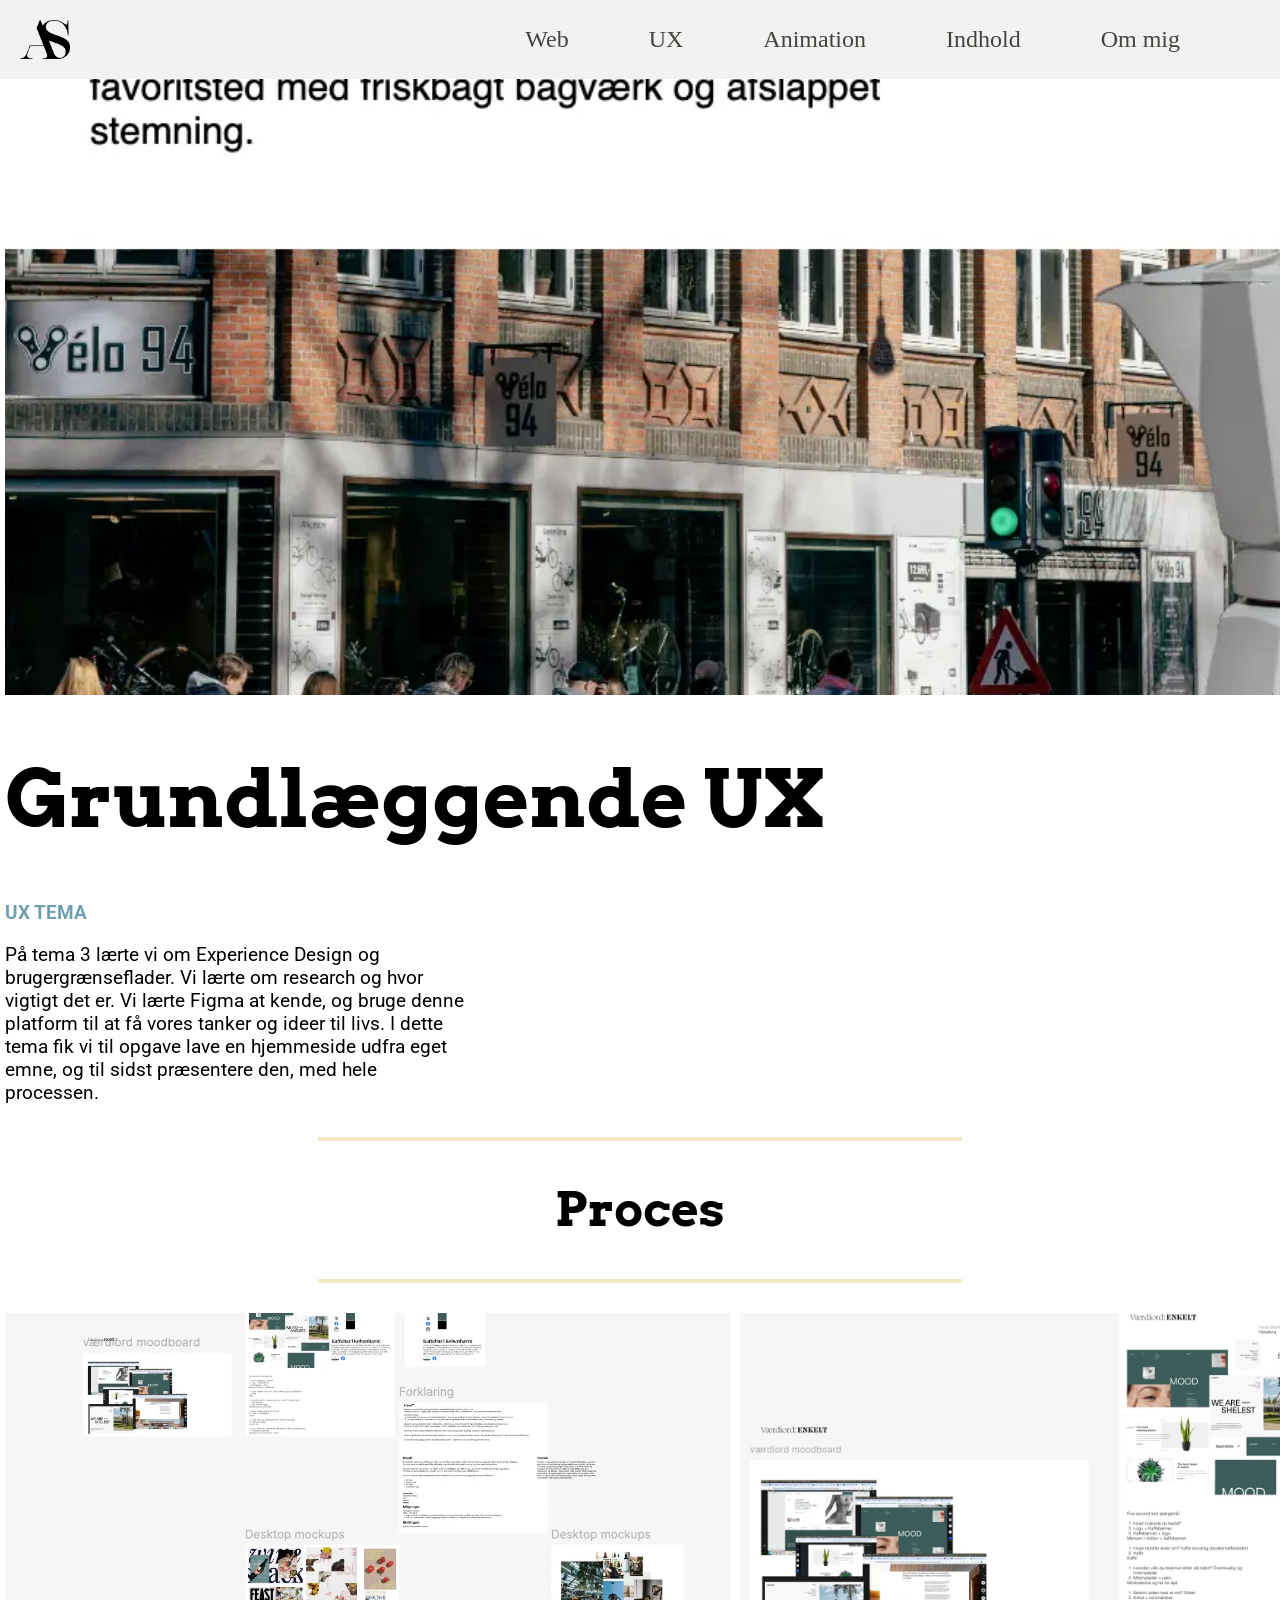
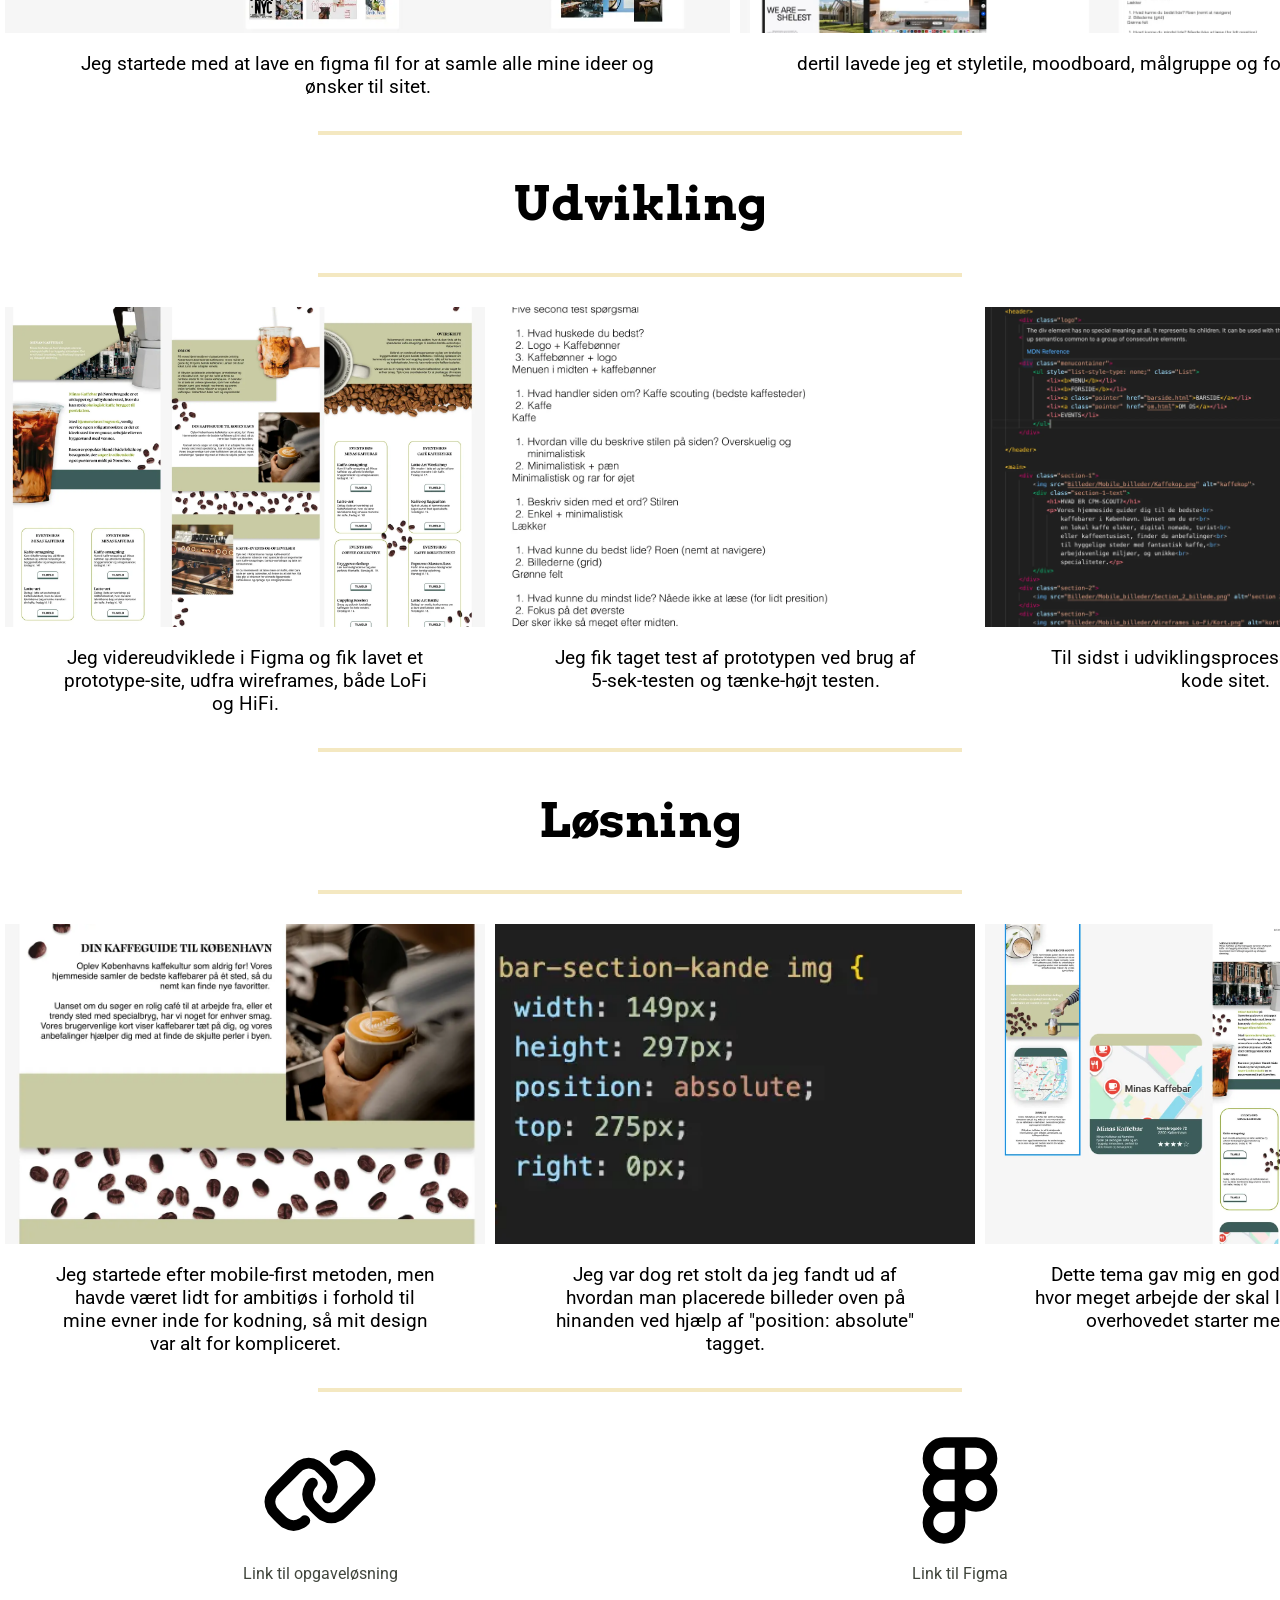
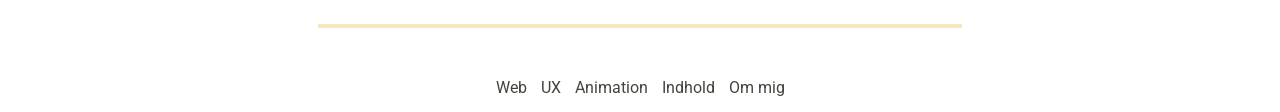
==== 03_ux.html @ 476516a8 "checkpoint" ====
<!DOCTYPE html>
<html lang="da">

<head>
    <meta charset="UTF-8">
    <meta name="viewport" content="width=device-width, initial-scale=1.0">
    <title>UX</title>
    <link rel="stylesheet" href="style.css">
    <link rel="stylesheet" href="main.css">
    <link rel="preconnect" href="https://fonts.googleapis.com">
    <link rel="preconnect" href="https://fonts.gstatic.com" crossorigin>
    <link
        href="https://fonts.googleapis.com/css2?family=Arvo:ital,wght@0,400;0,700;1,400;1,700&family=Roboto:ital,wght@0,100;0,300;0,400;0,500;0,700;0,900;1,100;1,300;1,400;1,500;1,700;1,900&display=swap"
        rel="stylesheet">
</head>

<body>

    <!-- Menuen -->
    <header>
        <a href="forside.html"><img src="logo/Logo_sort.png" alt="logo" class="logo"></a>
        <nav>
            <ul class="menu">
                <li><a href="02_web.html">Web</a></li>
                <li><a href="03_ux.html">UX</a></li>
                <li><a href="04_animation.html">Animation</a></li>
                <li><a href="05_indhold.html">Indhold</a></li>
                <li><a href="om_mig.html">Om mig</a></li>

            </ul>
            <div class="burger">
                <div class="line"></div>
                <div class="line"></div>
                <div class="line"></div>
            </div>
        </nav>
    </header>



    <div class="sektion_1">
        <img src="billeder/03_ux_main_billede.webp" alt="billede top">

        <h1>Grundlæggende UX</h1>
        <div class="tema_text">
            <p>UX TEMA</p>
        </div>
        <p class="top_text">På tema 3 lærte vi om Experience Design og brugergrænseflader.
            Vi lærte om research og hvor vigtigt det er.
            Vi lærte Figma at kende, og bruge denne platform til at få vores tanker og ideer til livs.
            I dette tema fik vi til opgave lave en hjemmeside udfra eget emne, og til sidst præsentere den, med hele
            processen.


        </p>
    </div>
    <hr>
    <h2>Proces</h2>
    <hr>
    <div class="grid_2col">
        <div class="column">
            <img src="billeder/03_ux_process_billede_1.webp" alt="process billede">
            <p>Jeg startede med at lave en figma fil for at samle alle mine ideer og ønsker til sitet.

            </p>
        </div>
        <div class="column">
            <img src="billeder/03_ux_process_billede_2.webp" alt="process billede">
            <p> dertil lavede jeg et styletile, moodboard, målgruppe og formål med sitet.
            </p>
        </div>
    </div>
    <hr>
    <h2>Udvikling</h2>
    <hr>
    <div class="grid_3col">
        <div class="column">
            <img src="billeder/03_ux_udvikling_billede_1.webp" alt="Udviklingsbillede">
            <p>Jeg videreudviklede i Figma og fik lavet et prototype-site, udfra wireframes, både LoFi og HiFi.

            </p>
        </div>
        <div class="column">
            <img src="billeder/03_ux_udvikling_billede_2.webp" alt="dviklingsbillede">
            <p>Jeg fik taget test af prototypen ved brug af 5-sek-testen og tænke-højt testen.
            </p>
        </div>
        <div class="column">
            <img src="billeder/03_ux_udvikling_billede_3.webp" alt="dviklingsbillede">
            <p>Til sidst i udviklingsprocessen, skulle jeg kode sitet.

            </p>
        </div>
    </div>
    <hr>
    <h2>Løsning</h2>
    <hr>
    <div class="grid_3col">
        <div class="column">
            <img src="billeder/03_ux_losning_billede_1.webp" alt="løsningsbillede">
            <p>Jeg startede efter mobile-first metoden, men havde været lidt for ambitiøs i forhold til mine evner inde
                for kodning, så mit design var alt for kompliceret.


            </p>
        </div>
        <div class="column">
            <img src="billeder/03_ux_losning_billede_2.webp" alt="løsningsbillede">
            <p>Jeg var dog ret stolt da jeg fandt ud af hvordan man placerede billeder oven på hinanden ved hjælp af
                "position: absolute" tagget.
            </p>
        </div>
        <div class="column">
            <img src="billeder/03_ux_losning_billede_3.webp" alt="løsningsbillede">
            <p>Dette tema gav mig en god forståelse for hvor meget arbejde der skal laves inden man overhovedet starter
                med at kode.
            </p>
        </div>
    </div>
    <hr>

    <div class="tema_link">
        <div class="link_col_1">
            <img src="ikoner/link.svg" alt="link ikon">
            <a href="https://axelsjoberg.dk/kea/Emnesite/Website/">Link til opgaveløsning</a>
        </div>

        <div class="link_col_2">
            <img src="ikoner/figma.svg" alt="link ikon">
            <a
                href="https://www.figma.com/design/kqZomrH6kJOPz8OmmG53eM/Wireframe-til-emneside?node-id=38-668&t=khf2r4UsR4naQpTm-1">Link
                til Figma</a>
        </div>
    </div>
    <hr>

    <!-- Footer -->

    <footer>
        <div class="footer_menu">
            <a href="02_web.html">Web</a>
            <a href="03_ux.html">UX</a>
            <a href="04_animation.html">Animation</a>
            <a href="05_indhold.html">Indhold</a>
            <a href="om_mig.html">Om mig</a>
        </div>


    </footer>

    <script src="script.js"></script>

</body>

</html>
---- style.css ----
/****** start *******/
body {
  height: 100%;
  margin: 0;
}
img {
  width: 100%;
  height: auto;
  display: block;
}
/************* Menu ********************/
header {
  position: fixed;
  top: 0;
  width: 100%;
}
.burger {
  display: block;
  width: 30px;
  height: 30px;
  cursor: pointer;
  margin-left: 150px;
}
nav {
  margin-top: 0px;
  padding: 25px;
}

.burger .line {
  width: 100%;
  height: 2px;
  background-color: #41463d;
  margin-bottom: 7px;
  transition: 0.2s linear;
}
.burger.active .line:nth-child(1) {
  transform: rotate(45deg) translate(7px, 7px);
  transition: 0.2s linear;
}

.burger.active .line:nth-child(2) {
  opacity: 0;
  transition: 0.15s linear;
}

.burger.active .line:nth-child(3) {
  transform: rotate(-45deg) translate(5px, -5px);
  transition: 0.2s linear;
}
nav.active .menu {
  display: block;
  background-color: #f2f2f2;
  position: absolute;
  top: 60px;
  left: 0px;
  width: 100%;
  box-shadow: 0 10px 10px rgba(0, 0, 0, 0.1);
  z-index: 1;
}

nav.active .menu li {
  margin-left: 5%;
  list-style: none;
  margin-bottom: 15px;
  margin-top: 10px;
}

nav.active .menu a {
  font-size: 24px;
  text-decoration: none;
}

.menu {
  display: none;
  font-family: lora;
}

header {
  background-color: #f2f2f2;
  display: grid;
  grid-template-columns: 1fr 1fr;
}
header .logo {
  display: flex;
  width: 50px;
  padding: 20px 0 0 20px;
}

@media screen and (min-width: 800px) {
  header {
    background-color: #f2f2f2;
    display: grid;
    grid-template-columns: 1fr 2fr;
  }
  .burger {
    display: none;
  }
  nav {
    margin-top: 0px;
    padding: 0px;
  }
  header .logo {
    display: flex;
    width: 50px;
    padding: 20px 0 0 20px;
  }
  header .menu {
    display: flex;
    list-style: none;
  }
  header ul {
    justify-content: right;
    margin-right: 50px;
  }
  .menu li {
    display: inline;
    margin-right: 50px;
    margin-left: 30px;
    cursor: pointer;
    margin-top: 10px;
    padding-bottom: 10px;
  }
  .menu a {
    text-decoration: none;
    color: #41463d;
    font-size: 1.5rem;
    font-family: lora;
  }
}

/********* FORSIDE ***********************************************/

/********** Hero image *************/
.hero-image {
  background-position: center;
  background-repeat: no-repeat;
  background-size: cover;
}

.hero-text {
  text-align: center;
  position: absolute;
  top: 50%;
  left: 50%;
  transform: translate(-50%, -50%);
  color: white;
}

/********* Forside Grid Sektion *********/

.grid_5col {
  margin-top: 50px;
  text-align: center;
  padding: 5px;
}
.grid_5col img {
  height: 265px;
  width: 440px;
  object-fit: cover;
}
.grid_5col a {
  text-decoration: none;
  color: black;
}
.grid_5col a:hover {
  color: #70a0af;
}

@media screen and (min-width: 800px) {
  .grid_5col {
    display: grid;
    grid-template-columns: 1fr 1fr 1fr 1fr 1fr;
    gap: 10px;
    object-fit: cover;
  }
  .grid_5col img {
    height: 250px;
    width: 284px;
    object-fit: cover;
  }
  .column {
    display: flex;
    flex-direction: column;
  }
}

/******* Footer **********/
footer {
  text-align: center;
  margin-top: 50px;
  padding-bottom: 15px;
}
.footer_menu a {
  text-decoration: none;
  padding: 5px;
}
/************ Sider  ***************************************/

.tema_text {
  color: #70a0af;
  font-weight: 700;
}

.sektion_1 {
  padding: 5px;
}
.sektion_1 img {
  height: 300px;
  width: 445px;
  object-fit: cover;
}
.sektion_1 a {
  font-weight: 700;
}
.tema_overskrift p {
  line-height: 1px;
  padding-top: 10px;
  font-weight: 700;
}
.grid_3col {
  padding: 5px;
}

.grid_3col p {
  padding: 0 50px 0 50px;
  text-align: center;
}

.grid_2col {
  padding: 5px;
}

.grid_2col p {
  padding: 0 50px 0 50px;
  text-align: center;
}

h2 {
  text-align: center;
}

.tema_link {
  text-align: center;
  text-decoration: none;
}
.tema_link {
  display: grid;
  grid-template-columns: 1fr 1fr;
  margin-bottom: 60px;
}

.tema_link img {
  height: 100%;
  width: 20%;
  display: block;
  margin-left: auto;
  margin-right: auto;
}

.tema_link_web {
  text-align: center;
  text-decoration: none;
}

.tema_link_web img {
  height: 100%;
  width: 5%;
  display: block;
  margin-left: auto;
  margin-right: auto;
}
@media screen and (min-width: 800px) {
  .grid_3col {
    display: grid;
    grid-template-columns: 1fr 1fr 1fr;
    gap: 10px;
  }
  .grid_2col {
    display: grid;
    grid-template-columns: 1fr 1fr;
    gap: 10px;
  }
  .grid_3col img {
    height: 320px;
    width: 480px;
    object-fit: cover;
  }

  .grid_2col img {
    height: 320px;
    width: 725px;
    object-fit: cover;
  }
  .column {
    display: flex;
    flex-direction: column;
  }
  .sektion_1 .top_text {
    padding-right: 800px;
  }
  .sektion_1 img {
    height: 690px;
    width: 1460px;
    object-fit: cover;
  }
}

/******* Om mig ********/
.top_sektion {
  padding: 5px;
}
.top_sektion p {
  text-align: center;
  padding: 0 5px 30px 5px;
}
.cv_sektion p {
  text-align: center;
  padding: 0 5px 20px 5px;
}
.cv_sektion {
  padding: 5px;
}
.cv_sektion {
  text-align: center;
  padding: 0 5px 0 5px;
}
.program_oversigt {
  text-align: center;
  padding: 50px;
}

.program_oversigt img {
  width: 35%;
  margin-left: auto;
  margin-right: auto;
}
.program_text {
  font-weight: 700;
}
@media screen and (min-width: 800px) {
  .program_oversigt {
    display: grid;
    grid-template-columns: 1fr 1fr 1fr 1fr;
  }
  .program_oversigt p {
    padding: 0 50px 0 50px;
  }
  .top_text p {
    text-align: center;
    width: 50%;
    margin-left: auto;
    margin-right: auto;
  }
}
---- main.css ----
/******** fonts *******/
h1 {
  font-family: "Arvo", serif;
  font-weight: 700;
  font-style: normal;
  font-size: 3rem;
}
h2 {
  font-family: "Arvo", serif;
  font-weight: 700;
  font-style: normal;
  font-size: 1.5rem;
}
p {
  font-family: "Roboto", serif;
  font-style: normal;
  font-size: 1rem;
}
a {
  font-family: "Roboto", serif;
  font-weight: 400;
  font-style: normal;
  font-size: 1rem;
  color: #41463d;
  text-decoration: none;
}

a:hover {
  color: #70a0af;
}

hr {
  border-style: solid;
  width: 50%;
  border-width: 2px;
  color: #f4e8c1;
  margin-bottom: 25px;
}
@media screen and (min-width: 800px) {
  h1 {
    font-size: 5rem;
  }
  h2 {
    font-size: 3rem;
  }
  p {
    font-size: 1.2rem;
  }
  a {
    font-size: 1rem;
  }
}
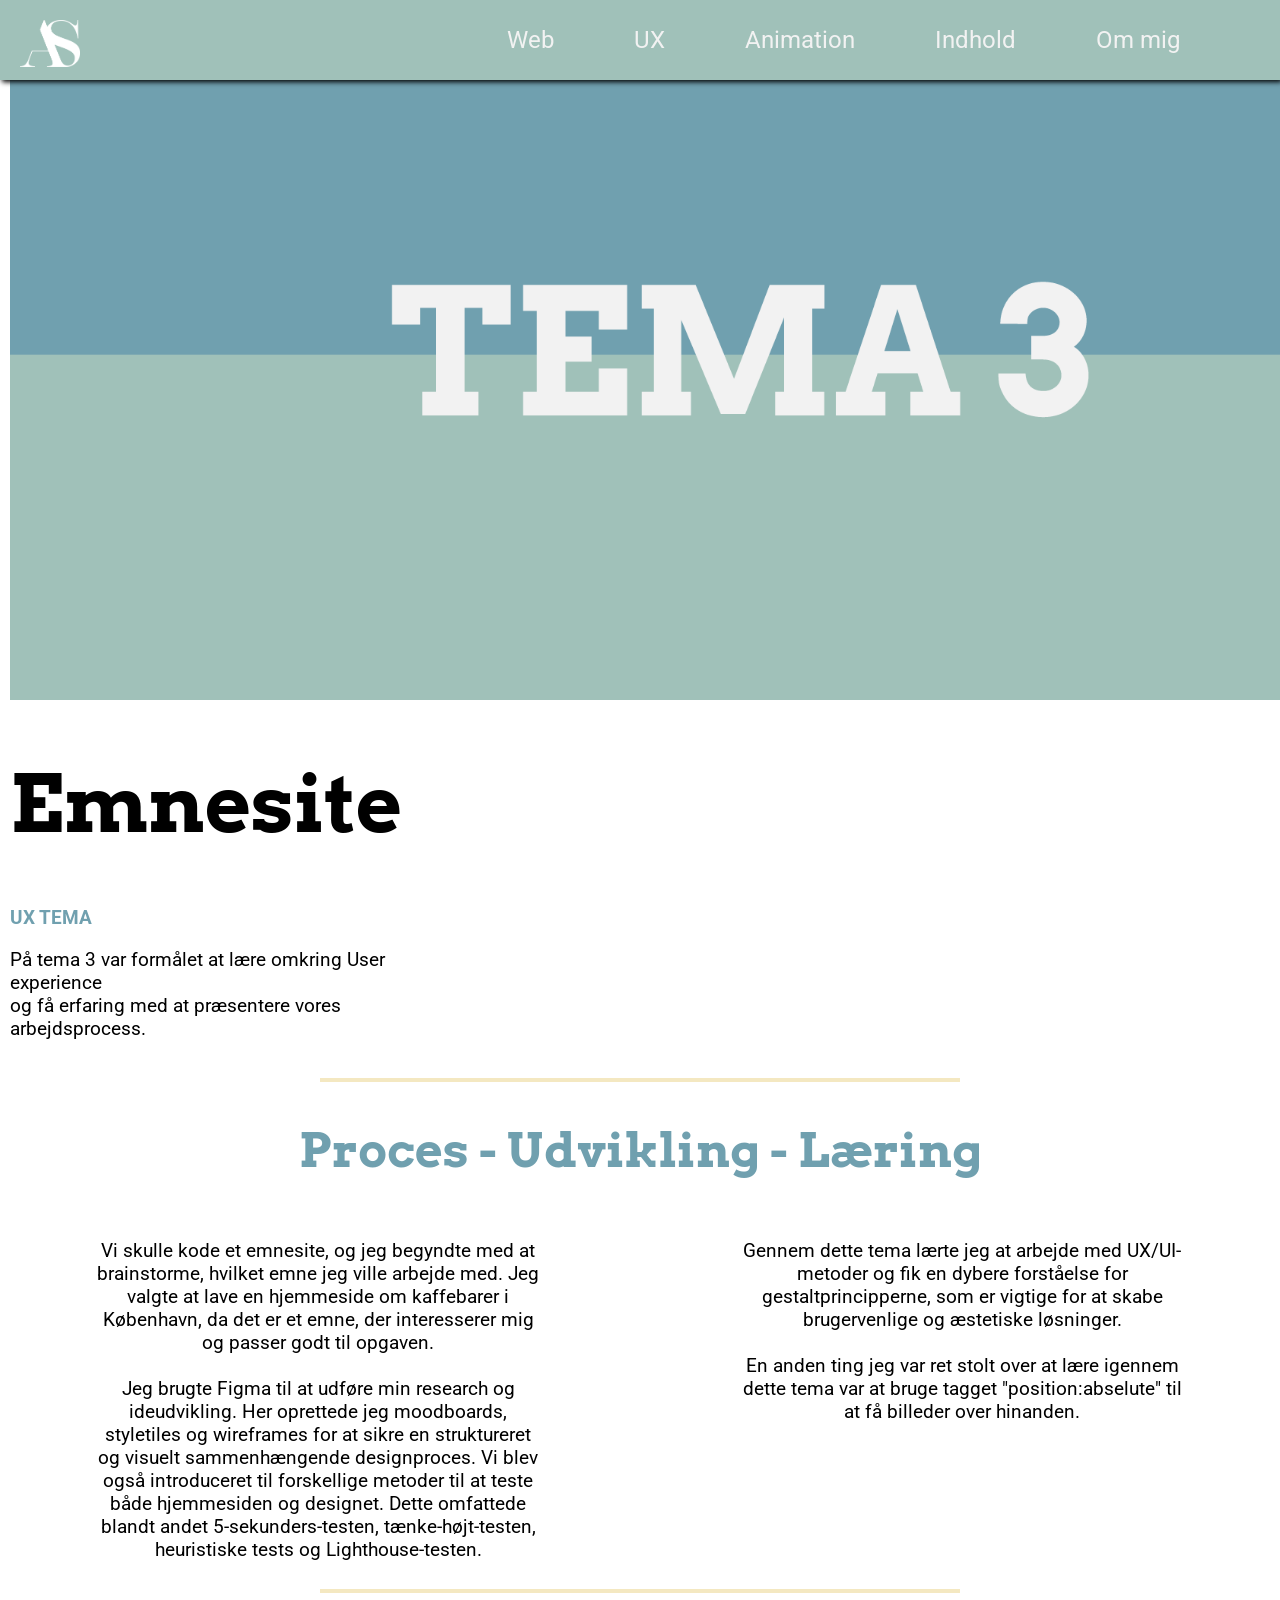
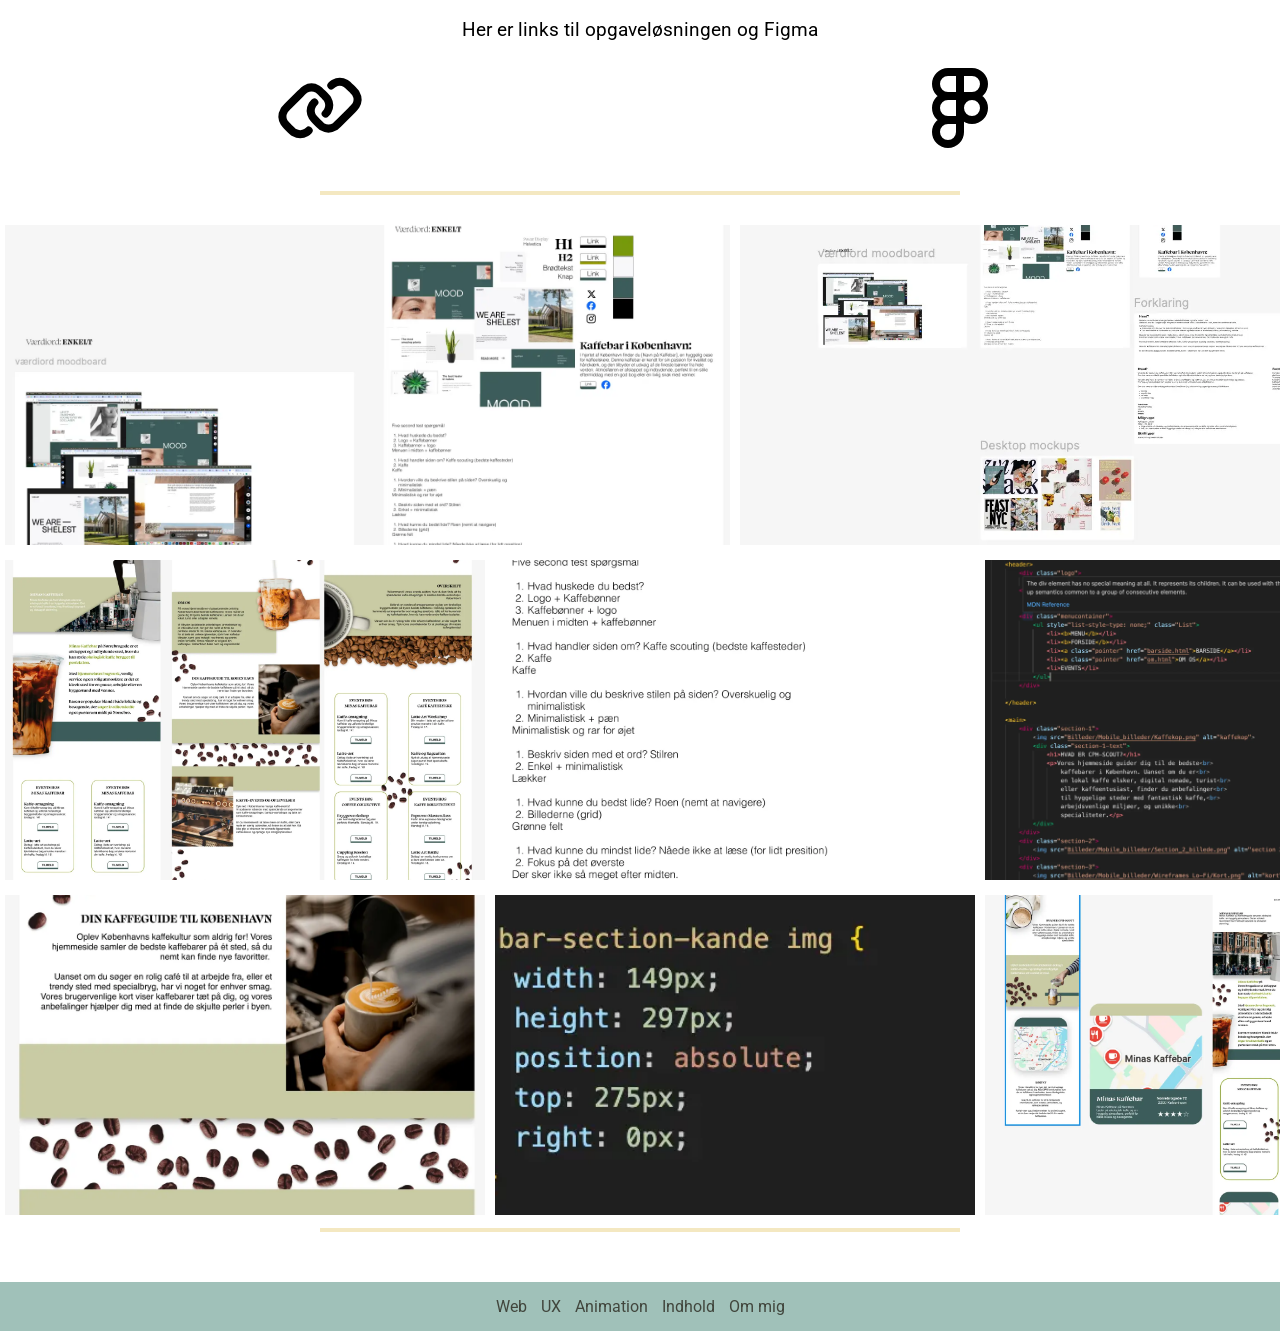
==== commit fca894c1: "checkpoint" ====
--- a/03_ux.html
+++ b/03_ux.html
@@ -5,6 +5,7 @@
     <meta charset="UTF-8">
     <meta name="viewport" content="width=device-width, initial-scale=1.0">
     <title>UX</title>
+    <link rel="icon" type="image/x-icon" href="logo/Logo_hvid.png">
     <link rel="stylesheet" href="style.css">
     <link rel="stylesheet" href="main.css">
     <link rel="preconnect" href="https://fonts.googleapis.com">
@@ -18,7 +19,7 @@
 
     <!-- Menuen -->
     <header>
-        <a href="forside.html"><img src="logo/Logo_sort.png" alt="logo" class="logo"></a>
+        <a href="forside.html"><img src="logo/Logo_hvid.png" alt="logo" class="logo"></a>
         <nav>
             <ul class="menu">
                 <li><a href="02_web.html">Web</a></li>
@@ -35,104 +36,96 @@
             </div>
         </nav>
     </header>
+    <div class="sektion_1">
+        <img src="billeder/tema_3_header_billede.webp" alt="billede top">
 
-
-
-    <div class="sektion_1">
-        <img src="billeder/03_ux_main_billede.webp" alt="billede top">
-
-        <h1>Grundlæggende UX</h1>
+        <h1>Emnesite</h1>
         <div class="tema_text">
             <p>UX TEMA</p>
         </div>
-        <p class="top_text">På tema 3 lærte vi om Experience Design og brugergrænseflader.
-            Vi lærte om research og hvor vigtigt det er.
-            Vi lærte Figma at kende, og bruge denne platform til at få vores tanker og ideer til livs.
-            I dette tema fik vi til opgave lave en hjemmeside udfra eget emne, og til sidst præsentere den, med hele
-            processen.
+        <p class="top_text">På tema 3 var formålet at lære omkring User experience <br>og få erfaring med at præsentere
+            vores arbejdsprocess.
+        </p>
+    </div>
+
+    <hr>
+
+    <h2>Proces - Udvikling - Læring</h2>
+
+    <div class="text_2col">
+        <p> Vi skulle kode et emnesite, og jeg begyndte med at brainstorme, hvilket emne jeg ville arbejde med.
+            Jeg valgte at lave en hjemmeside om kaffebarer i København, da det er et emne, der interesserer mig og
+            passer godt til opgaven. <br><br>
+
+            Jeg brugte Figma til at udføre min research og ideudvikling. Her oprettede jeg moodboards, styletiles og
+            wireframes for at sikre en struktureret og visuelt sammenhængende designproces.
+            Vi blev også introduceret til forskellige metoder til at teste både hjemmesiden og designet. Dette omfattede
+            blandt andet 5-sekunders-testen, tænke-højt-testen, heuristiske tests og Lighthouse-testen.
+        </p>
 
 
-        </p>
+        <p>Gennem dette tema lærte jeg at arbejde med UX/UI-metoder og fik en dybere forståelse for gestaltprincipperne,
+            som er vigtige for at skabe brugervenlige og æstetiske løsninger. <br><br>
+            En anden ting jeg var ret stolt over at lære igennem dette tema var at bruge tagget "position:abselute" til
+            at få billeder over hinanden. </p>
+
     </div>
     <hr>
-    <h2>Proces</h2>
+    <div class="link_text">
+        <p>Her er links til opgaveløsningen og Figma</p>
+    </div>
+    <div class="tema_link_web">
+        <a href="https://axelsjoberg.dk/kea/Emnesite/Website/">
+            <img src="ikoner/link.svg" alt="link ikon"></a>
+
+        <a href="https://axelsjoberg.dk/kea/Emnesite/Website/">
+            <img src="ikoner/figma.svg" alt="figma ikon"></a>
+
+    </div>
+
     <hr>
     <div class="grid_2col">
+
+        <div class="column">
+            <img src="billeder/03_ux_process_billede_2.webp" alt="process billede">
+
+        </div>
         <div class="column">
             <img src="billeder/03_ux_process_billede_1.webp" alt="process billede">
-            <p>Jeg startede med at lave en figma fil for at samle alle mine ideer og ønsker til sitet.
 
-            </p>
-        </div>
-        <div class="column">
-            <img src="billeder/03_ux_process_billede_2.webp" alt="process billede">
-            <p> dertil lavede jeg et styletile, moodboard, målgruppe og formål med sitet.
-            </p>
         </div>
     </div>
-    <hr>
-    <h2>Udvikling</h2>
-    <hr>
+
     <div class="grid_3col">
         <div class="column">
             <img src="billeder/03_ux_udvikling_billede_1.webp" alt="Udviklingsbillede">
-            <p>Jeg videreudviklede i Figma og fik lavet et prototype-site, udfra wireframes, både LoFi og HiFi.
-
-            </p>
         </div>
         <div class="column">
             <img src="billeder/03_ux_udvikling_billede_2.webp" alt="dviklingsbillede">
-            <p>Jeg fik taget test af prototypen ved brug af 5-sek-testen og tænke-højt testen.
-            </p>
         </div>
         <div class="column">
             <img src="billeder/03_ux_udvikling_billede_3.webp" alt="dviklingsbillede">
-            <p>Til sidst i udviklingsprocessen, skulle jeg kode sitet.
-
-            </p>
         </div>
     </div>
-    <hr>
-    <h2>Løsning</h2>
-    <hr>
+
     <div class="grid_3col">
         <div class="column">
             <img src="billeder/03_ux_losning_billede_1.webp" alt="løsningsbillede">
-            <p>Jeg startede efter mobile-first metoden, men havde været lidt for ambitiøs i forhold til mine evner inde
-                for kodning, så mit design var alt for kompliceret.
 
-
-            </p>
         </div>
         <div class="column">
             <img src="billeder/03_ux_losning_billede_2.webp" alt="løsningsbillede">
-            <p>Jeg var dog ret stolt da jeg fandt ud af hvordan man placerede billeder oven på hinanden ved hjælp af
-                "position: absolute" tagget.
-            </p>
+
         </div>
         <div class="column">
             <img src="billeder/03_ux_losning_billede_3.webp" alt="løsningsbillede">
-            <p>Dette tema gav mig en god forståelse for hvor meget arbejde der skal laves inden man overhovedet starter
-                med at kode.
-            </p>
+
         </div>
     </div>
     <hr>
 
-    <div class="tema_link">
-        <div class="link_col_1">
-            <img src="ikoner/link.svg" alt="link ikon">
-            <a href="https://axelsjoberg.dk/kea/Emnesite/Website/">Link til opgaveløsning</a>
-        </div>
 
-        <div class="link_col_2">
-            <img src="ikoner/figma.svg" alt="link ikon">
-            <a
-                href="https://www.figma.com/design/kqZomrH6kJOPz8OmmG53eM/Wireframe-til-emneside?node-id=38-668&t=khf2r4UsR4naQpTm-1">Link
-                til Figma</a>
-        </div>
-    </div>
-    <hr>
+
 
     <!-- Footer -->
 
--- a/style.css
+++ b/style.css
@@ -13,6 +13,7 @@
   position: fixed;
   top: 0;
   width: 100%;
+  box-shadow: 2px 2px 5px black;
 }
 .burger {
   display: block;
@@ -29,7 +30,7 @@
 .burger .line {
   width: 100%;
   height: 2px;
-  background-color: #41463d;
+  background-color: #f2f2f2;
   margin-bottom: 7px;
   transition: 0.2s linear;
 }
@@ -49,7 +50,7 @@
 }
 nav.active .menu {
   display: block;
-  background-color: #f2f2f2;
+  background-color: #a0c1b9;
   position: absolute;
   top: 60px;
   left: 0px;
@@ -76,19 +77,19 @@
 }
 
 header {
-  background-color: #f2f2f2;
+  background-color: #a0c1b9;
   display: grid;
   grid-template-columns: 1fr 1fr;
 }
 header .logo {
   display: flex;
-  width: 50px;
+  width: 80px;
   padding: 20px 0 0 20px;
 }
 
 @media screen and (min-width: 800px) {
   header {
-    background-color: #f2f2f2;
+    background-color: #a0c1b9;
     display: grid;
     grid-template-columns: 1fr 2fr;
   }
@@ -101,7 +102,7 @@
   }
   header .logo {
     display: flex;
-    width: 50px;
+    width: 80px;
     padding: 20px 0 0 20px;
   }
   header .menu {
@@ -122,9 +123,8 @@
   }
   .menu a {
     text-decoration: none;
-    color: #41463d;
+    color: #f2f2f2;
     font-size: 1.5rem;
-    font-family: lora;
   }
 }
 
@@ -150,20 +150,20 @@
 
 .grid_5col {
   margin-top: 50px;
-  text-align: center;
-  padding: 5px;
+  padding: 5px;
+  gap: 5px;
 }
 .grid_5col img {
-  height: 265px;
-  width: 440px;
+  height: 100%;
+  width: 70%;
   object-fit: cover;
-}
+  margin: 0 auto 10px auto;
+  box-shadow: 2px 2px 5px black;
+}
+
 .grid_5col a {
   text-decoration: none;
   color: black;
-}
-.grid_5col a:hover {
-  color: #70a0af;
 }
 
 @media screen and (min-width: 800px) {
@@ -177,6 +177,7 @@
     height: 250px;
     width: 284px;
     object-fit: cover;
+    box-shadow: 2px 2px 5px black;
   }
   .column {
     display: flex;
@@ -189,6 +190,8 @@
   text-align: center;
   margin-top: 50px;
   padding-bottom: 15px;
+  padding-top: 15px;
+  background-color: #a0c1b9;
 }
 .footer_menu a {
   text-decoration: none;
@@ -196,6 +199,25 @@
 }
 /************ Sider  ***************************************/
 
+.text_2col {
+  width: 85%;
+  margin-left: auto;
+  margin-right: auto;
+  text-align: center;
+}
+
+.grid_3col {
+  display: grid;
+  grid-template-columns: 1fr 1fr 1fr;
+  gap: 10px;
+  margin-bottom: 5px;
+}
+.grid_2col {
+  display: grid;
+  grid-template-columns: 1fr 1fr;
+  gap: 10px;
+  margin-bottom: 5px;
+}
 .tema_text {
   color: #70a0af;
   font-weight: 700;
@@ -203,10 +225,11 @@
 
 .sektion_1 {
   padding: 5px;
+  padding: 10px;
 }
 .sektion_1 img {
-  height: 300px;
-  width: 445px;
+  height: 100%;
+  width: 100%;
   object-fit: cover;
 }
 .sektion_1 a {
@@ -251,7 +274,7 @@
 
 .tema_link img {
   height: 100%;
-  width: 20%;
+  width: 100%;
   display: block;
   margin-left: auto;
   margin-right: auto;
@@ -260,25 +283,54 @@
 .tema_link_web {
   text-align: center;
   text-decoration: none;
-}
-
+  display: grid;
+  grid-template-columns: 1fr 1fr;
+  margin-bottom: 35px;
+}
+.tema_link_web img:hover {
+  transform: scale(1.2);
+}
 .tema_link_web img {
   height: 100%;
-  width: 5%;
-  display: block;
-  margin-left: auto;
-  margin-right: auto;
+  width: 15%;
+  margin-left: auto;
+  margin-right: auto;
+  transition: transform 0.2s;
+}
+.link_web_02 img {
+  margin: auto;
+  height: 100%;
+  width: 15%;
+  margin-left: auto;
+  margin-right: auto;
+  transition: transform 0.2s;
+}
+
+.link_text {
+  text-align: center;
+  margin: auto;
 }
 @media screen and (min-width: 800px) {
+  .text_2col {
+    width: 85%;
+    margin-left: auto;
+    margin-right: auto;
+    display: grid;
+    grid-template-columns: 1fr 1fr;
+    column-gap: 200px;
+  }
+
   .grid_3col {
     display: grid;
     grid-template-columns: 1fr 1fr 1fr;
     gap: 10px;
+    margin-bottom: 5px;
   }
   .grid_2col {
     display: grid;
     grid-template-columns: 1fr 1fr;
     gap: 10px;
+    margin-bottom: 5px;
   }
   .grid_3col img {
     height: 320px;
@@ -306,12 +358,28 @@
 }
 
 /******* Om mig ********/
+.top_text p {
+  text-align: center;
+  width: 85%;
+  margin-left: auto;
+  margin-right: auto;
+  padding: 10px;
+}
+
 .top_sektion {
   padding: 5px;
 }
 .top_sektion p {
   text-align: center;
   padding: 0 5px 30px 5px;
+}
+
+.selvport {
+  height: 100%;
+  width: 50%;
+  margin: auto;
+  border: solid;
+  border-color: #70a0af;
 }
 .cv_sektion p {
   text-align: center;
@@ -337,6 +405,40 @@
 .program_text {
   font-weight: 700;
 }
+
+* {
+  box-sizing: border-box;
+}
+
+.container {
+  width: 50%;
+  background-color: #ddd;
+  margin-left: auto;
+  margin-right: auto;
+}
+.erfaring_bar p {
+  text-align: center;
+}
+.skills {
+  text-align: right;
+  padding-top: 10px;
+  padding-bottom: 10px;
+  color: white;
+}
+
+.html {
+  width: 90%;
+  background-color: #70a0af;
+}
+.css {
+  width: 80%;
+  background-color: #70a0af;
+}
+.js {
+  width: 65%;
+  background-color: #70a0af;
+}
+
 @media screen and (min-width: 800px) {
   .program_oversigt {
     display: grid;
@@ -351,4 +453,8 @@
     margin-left: auto;
     margin-right: auto;
   }
-}
+  .selvport {
+    height: 100%;
+    width: 25%;
+  }
+}
--- a/main.css
+++ b/main.css
@@ -10,6 +10,7 @@
   font-weight: 700;
   font-style: normal;
   font-size: 1.5rem;
+  color: #70a0af;
 }
 p {
   font-family: "Roboto", serif;
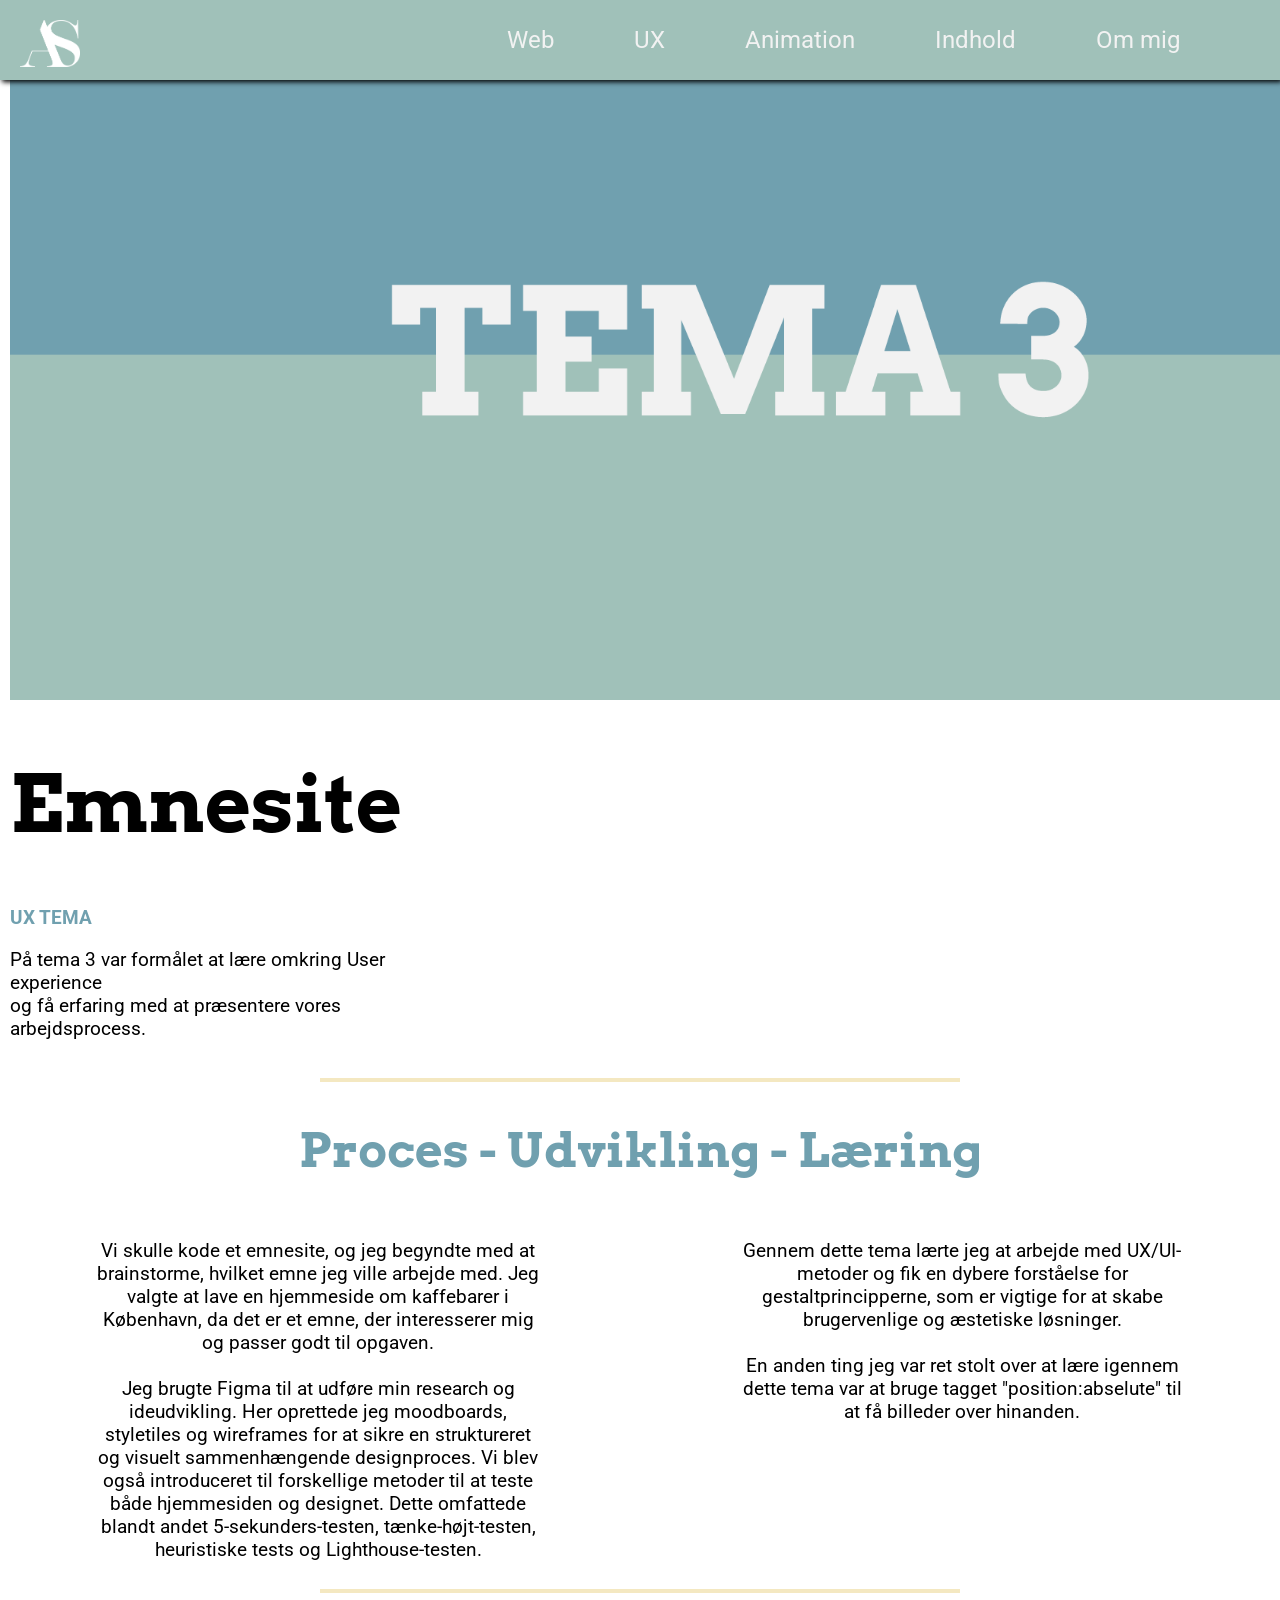
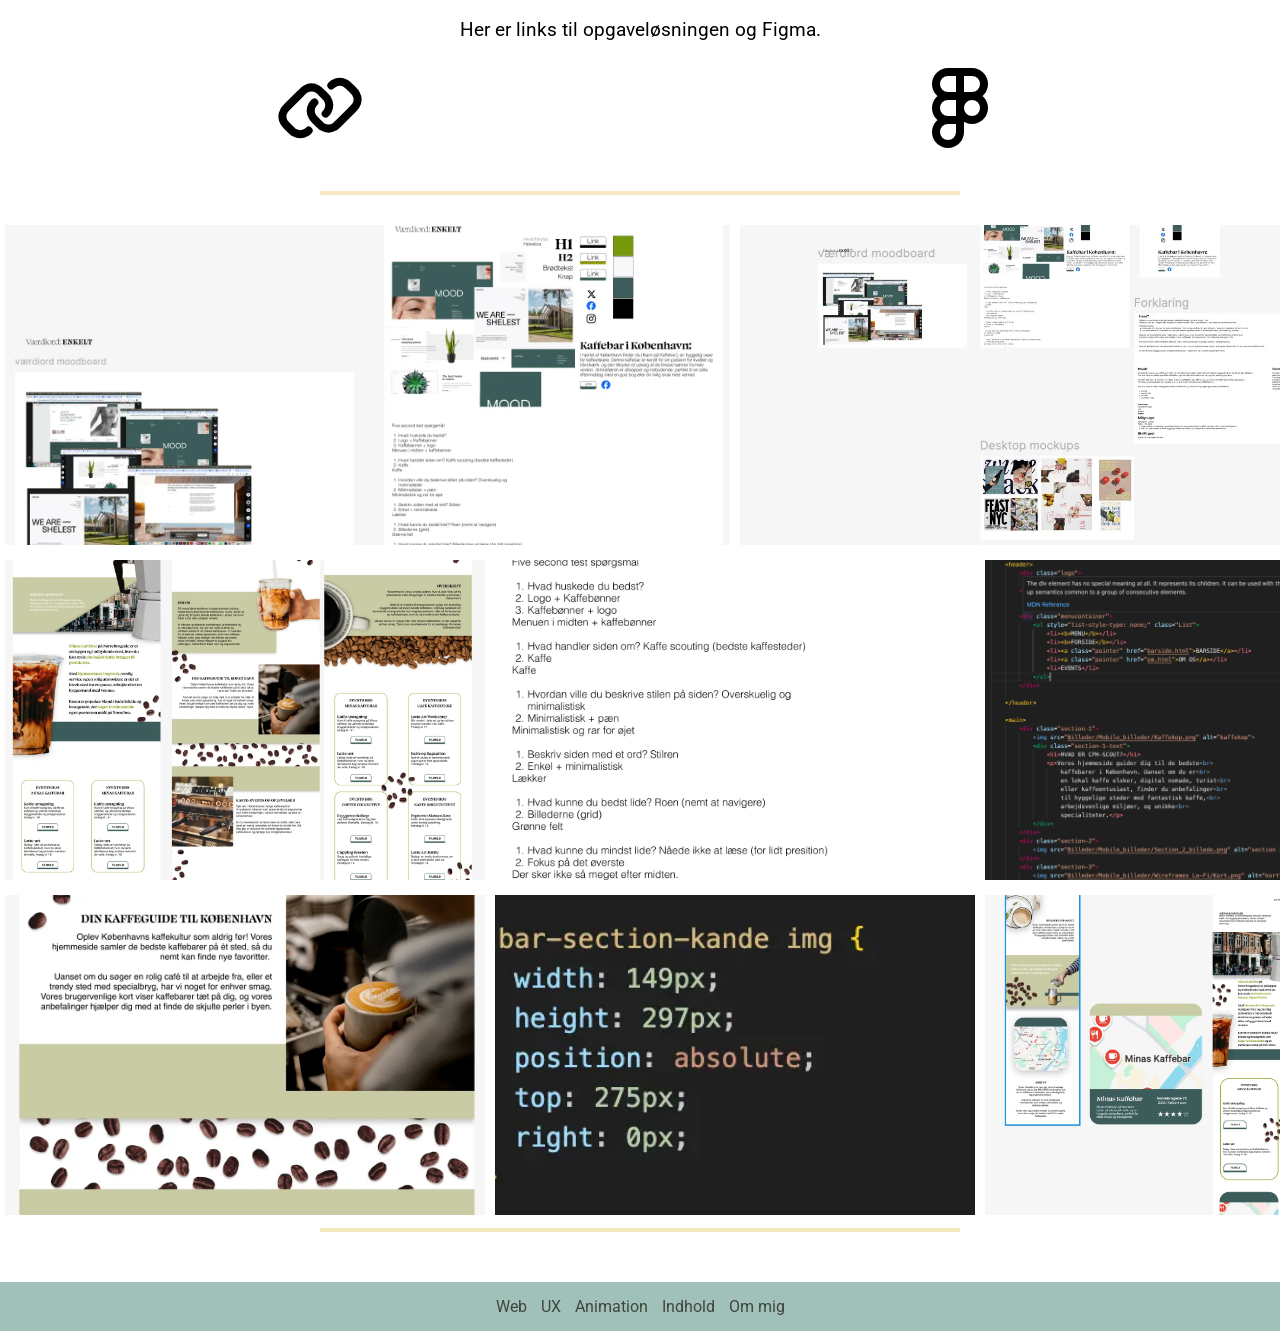
==== commit e0130b8b: "checkpoint" ====
--- a/03_ux.html
+++ b/03_ux.html
@@ -72,13 +72,14 @@
     </div>
     <hr>
     <div class="link_text">
-        <p>Her er links til opgaveløsningen og Figma</p>
+        <p>Her er links til opgaveløsningen og Figma.</p>
     </div>
     <div class="tema_link_web">
-        <a href="https://axelsjoberg.dk/kea/Emnesite/Website/">
+        <a href="https://axelsjoberg.dk/kea/Emnesite/Website/barside.html">
             <img src="ikoner/link.svg" alt="link ikon"></a>
 
-        <a href="https://axelsjoberg.dk/kea/Emnesite/Website/">
+        <a
+            href="https://www.figma.com/design/kqZomrH6kJOPz8OmmG53eM/Wireframe-til-emneside?node-id=38-668&t=khf2r4UsR4naQpTm-1">
             <img src="ikoner/figma.svg" alt="figma ikon"></a>
 
     </div>
--- a/style.css
+++ b/style.css
@@ -297,6 +297,7 @@
   margin-right: auto;
   transition: transform 0.2s;
 }
+
 .link_web_02 img {
   margin: auto;
   height: 100%;
@@ -305,12 +306,19 @@
   margin-right: auto;
   transition: transform 0.2s;
 }
-
+.link_web_02 img:hover {
+  transform: scale(1.2);
+}
 .link_text {
   text-align: center;
   margin: auto;
 }
 @media screen and (min-width: 800px) {
+  .link_web_02 img {
+    height: 100%;
+    width: 7%;
+  }
+
   .text_2col {
     width: 85%;
     margin-left: auto;
